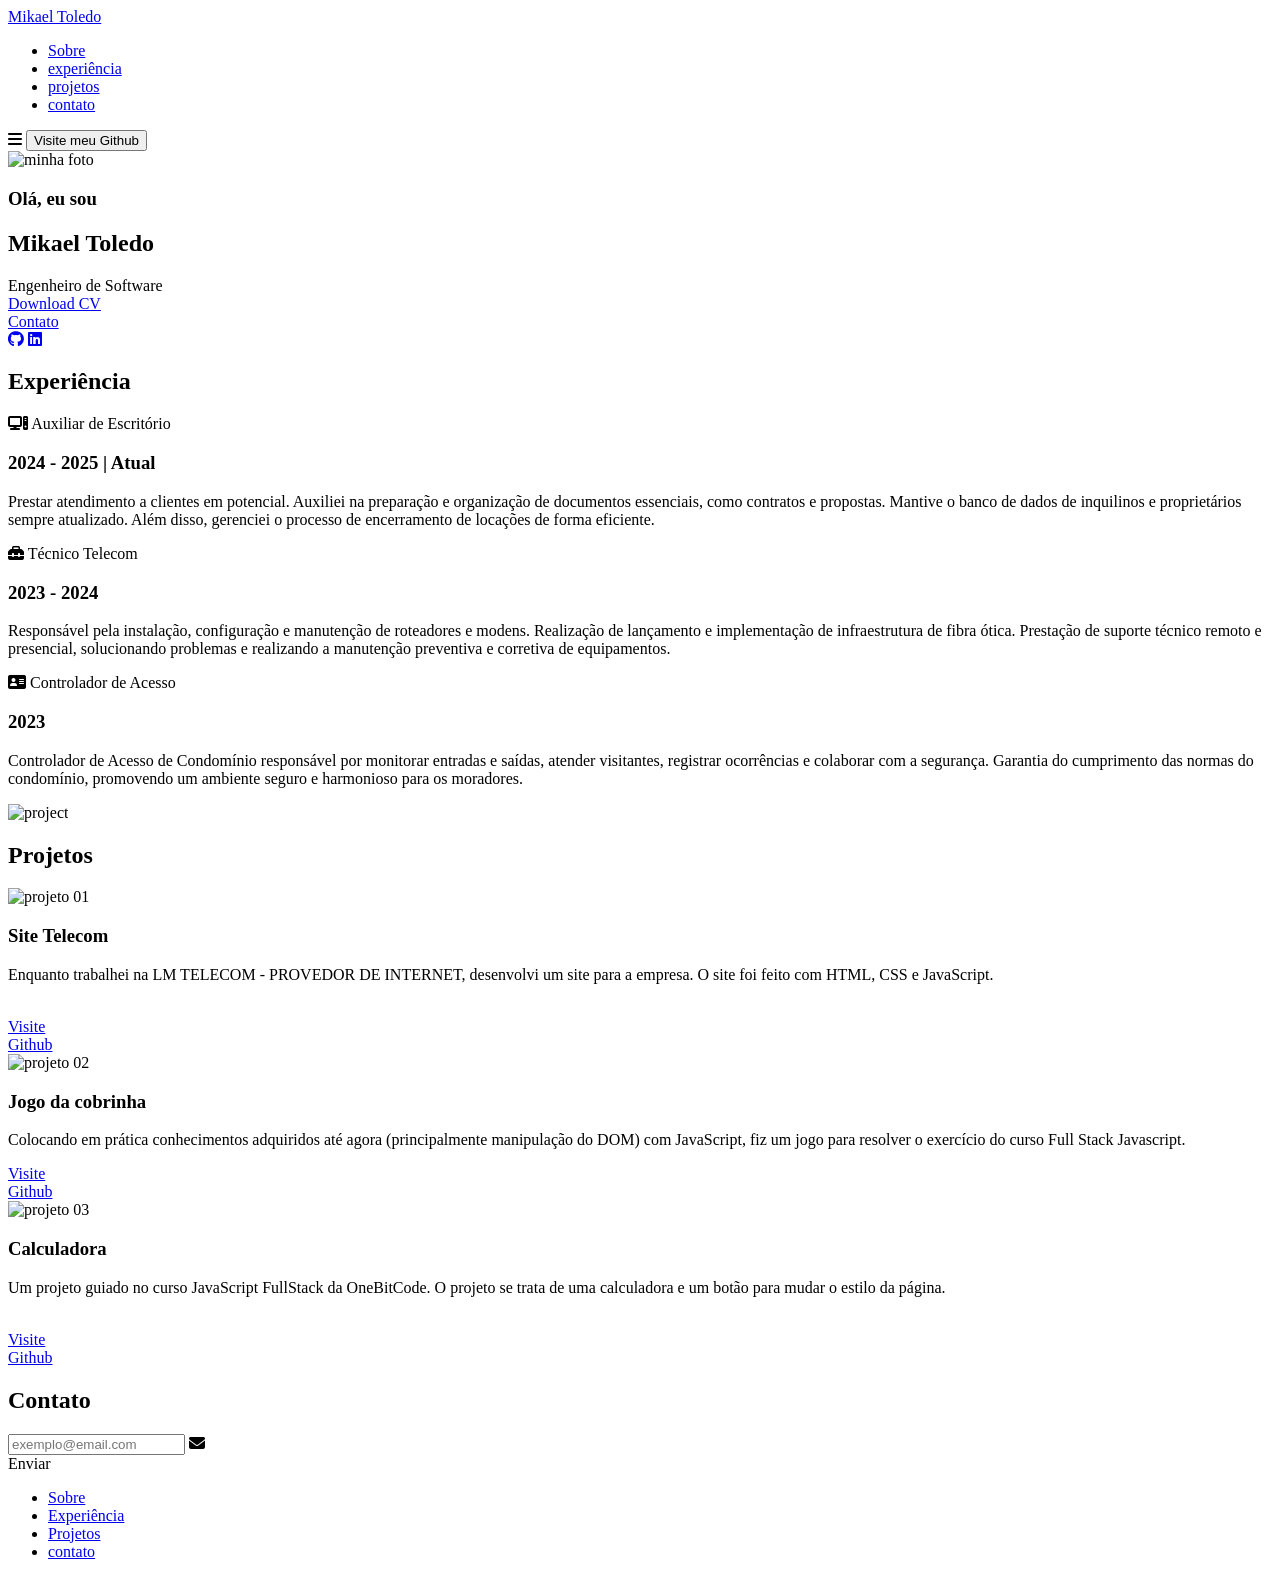
==== index.html @ e097e92f "Commit HTML do projeto." ====
<!DOCTYPE html>
<html lang="pt-br">
<head>
    <meta charset="UTF-8">
    <meta name="viewport" content="width=device-width, initial-scale=1.0">
    <title>WebSite Portifólio</title>
    <link rel="stylesheet" href="style.css">
    <link rel="stylesheet" href="https://cdnjs.cloudflare.com/ajax/libs/font-awesome/6.6.0/css/all.min.css">
</head>
<body>
    
    <header class="header">
        <a href="#" class="logo"><span>Mikael Toledo</span></a>

        <ul class="nav-links">
            <li>
                <a href="#about">Sobre</a>
            </li>

            <li>
                <a href="#experience">experiência</a>
            </li>

            <li>
                <a href="#projects">projetos</a>
            </li>

            <li>
                <a href="#contact">contato</a>
            </li>
        </ul>

            <i class="fa-solid fa-bars" id="menu-icon"></i>

            <a href="https://github.com/MikaelToledo31" target="_blank"><button class="visit-btn">Visite meu Github</button></a>
    </header>

<section id="about" class="about">
    <div class="about-container">
        <img src="eu.jpg" alt="minha foto">

        <div class="info-box">

            <div class="text">
            <h3>Olá, eu sou</h3>
            <h1>Mikael Toledo</h1>
            <span>Engenheiro de Software</span>
            </div>

            <div class="btn-group">
                <a href="caminho/do/arquivo.pdf" download="curriculo.pdf"><div class="btn">Download CV</div></a>
                <a href="https://wa.link/xli68z" target="_blank"><div class="btn">Contato</div></a>
            </div>

            <div class="socials">
                <a href="https://github.com/MikaelToledo31" target="_blank"><i class="fa-brands fa-github"></i></a>
                <a href="https://www.linkedin.com/in/mikael-toledo/" target="_blank"><i class="fa-brands fa-linkedin"></i></a>
            </div>

        </div>
    </div>
</section>

<section id="experience" class="experience">

    <h2 class="section-title">Experiência</h2>

    <div class="experience-info">

        <div class="grid">
            <div class="grid-card">

                <i class="fa-solid fa-computer"></i>
                <span>Auxiliar de Escritório</span>
                <h3>2024 - 2025 | Atual</h3>
                <p>Prestar atendimento a clientes em potencial. Auxiliei na preparação e organização de
                    documentos essenciais, como contratos e propostas. Mantive o banco de dados de
                    inquilinos e proprietários sempre atualizado. Além disso, gerenciei o processo de
                    encerramento de locações de forma eficiente.</p>
            </div>

            <div class="grid-card">

                <i class="fa-solid fa-toolbox"></i>
                <span>Técnico Telecom</span>
                <h3>2023 - 2024</h3>
                <p>Responsável pela instalação, configuração e manutenção de roteadores e modens.
                    Realização de lançamento e implementação de infraestrutura de fibra ótica. Prestação de
                    suporte técnico remoto e presencial, solucionando problemas e realizando a manutenção
                    preventiva e corretiva de equipamentos.</p>
            </div>

            <div class="grid-card">

                <i class="fa-solid fa-address-card"></i>
                <span>Controlador de Acesso</span>
                <h3>2023</h3>
                <p>Controlador de Acesso de Condomínio responsável por monitorar entradas e saídas, 
                    atender visitantes, registrar ocorrências e colaborar com a segurança. 
                    Garantia do cumprimento das normas do condomínio, 
                    promovendo um ambiente seguro e harmonioso para os moradores.</p>
            </div>
        </div>
        
        <img src="eu.jpg" alt="project">
    </div>
</section>

<section id="projects" class="projects">

    <h2 class="section-title">Projetos</h2>

    <div class="project-grid">
        
        <div class="project-card">
            <img src="proj01.png" alt="projeto 01">
            <h3>Site Telecom</h3>
            <p>Enquanto trabalhei na LM TELECOM - PROVEDOR DE INTERNET, desenvolvi um site para a empresa.
                O site foi feito com HTML, CSS e JavaScript.<br><br></p>
            <div class="btn-group">
                <a href="./PROJETOS/siteLmTelecom/index.html" target="_blank"><div class="btn">Visite</div></a>
                <a href="https://github.com/MikaelToledo31/LMTELECOM" target="_blank"><div class="btn">Github</div></a>
            </div> 
        </div>
    
        <div class="project-card">
            <img src="proj02.png" alt="projeto 02">
            <h3>Jogo da cobrinha</h3>
            <p>Colocando em prática conhecimentos adquiridos até agora (principalmente manipulação do DOM)
                com JavaScript, fiz um jogo para resolver o exercício do curso Full Stack Javascript.</p>
            <div class="btn-group">
                <a href="./PROJETOS/cobrinha/index.html" target="_blank"><div class="btn">Visite</div></a>
                <a href="https://github.com/MikaelToledo31/Jogo-da-cobrinha" target="_blank"><div class="btn">Github</div></a>
            </div> 
        </div>

        <div class="project-card">
            <img src="proj03.png" alt="projeto 03">
            <h3>Calculadora</h3>
            <p>Um projeto guiado no curso JavaScript FullStack da OneBitCode. 
                O projeto se trata de uma calculadora e um botão para mudar o estilo da página.<br><br></p>
            <div class="btn-group">
                <a href="./PROJETOS/CALC/index.html" target="_blank"><div class="btn">Visite</div></a>
                <a href="https://github.com/MikaelToledo31/Calc.js" target="_blank"><div class="btn">Github</div></a>
            </div> 
        </div>
    </div>

</section>

<section id="contact" class="contact">
    <div class="input-box">
        <h2 class="section-title">Contato</h2>

        <div class="input">
            <input type="text" placeholder="exemplo@email.com">
            <i class="fa-solid fa-envelope"></i>
        </div>
        <div class="btn">Enviar</div>
    </div>
</section>

<footer>
    <ul>
        <li>
            <a href="#about">Sobre</a>
        </li>

        <li>
            <a href="#experience">Experiência</a>
        </li>

        <li>
            <a href="#projects">Projetos</a>
        </li>

        <li>
            <a href="#contact">contato</a>
        </li>
    </ul>
</footer>

    <script src="script.js"></script>
</body>
</html>
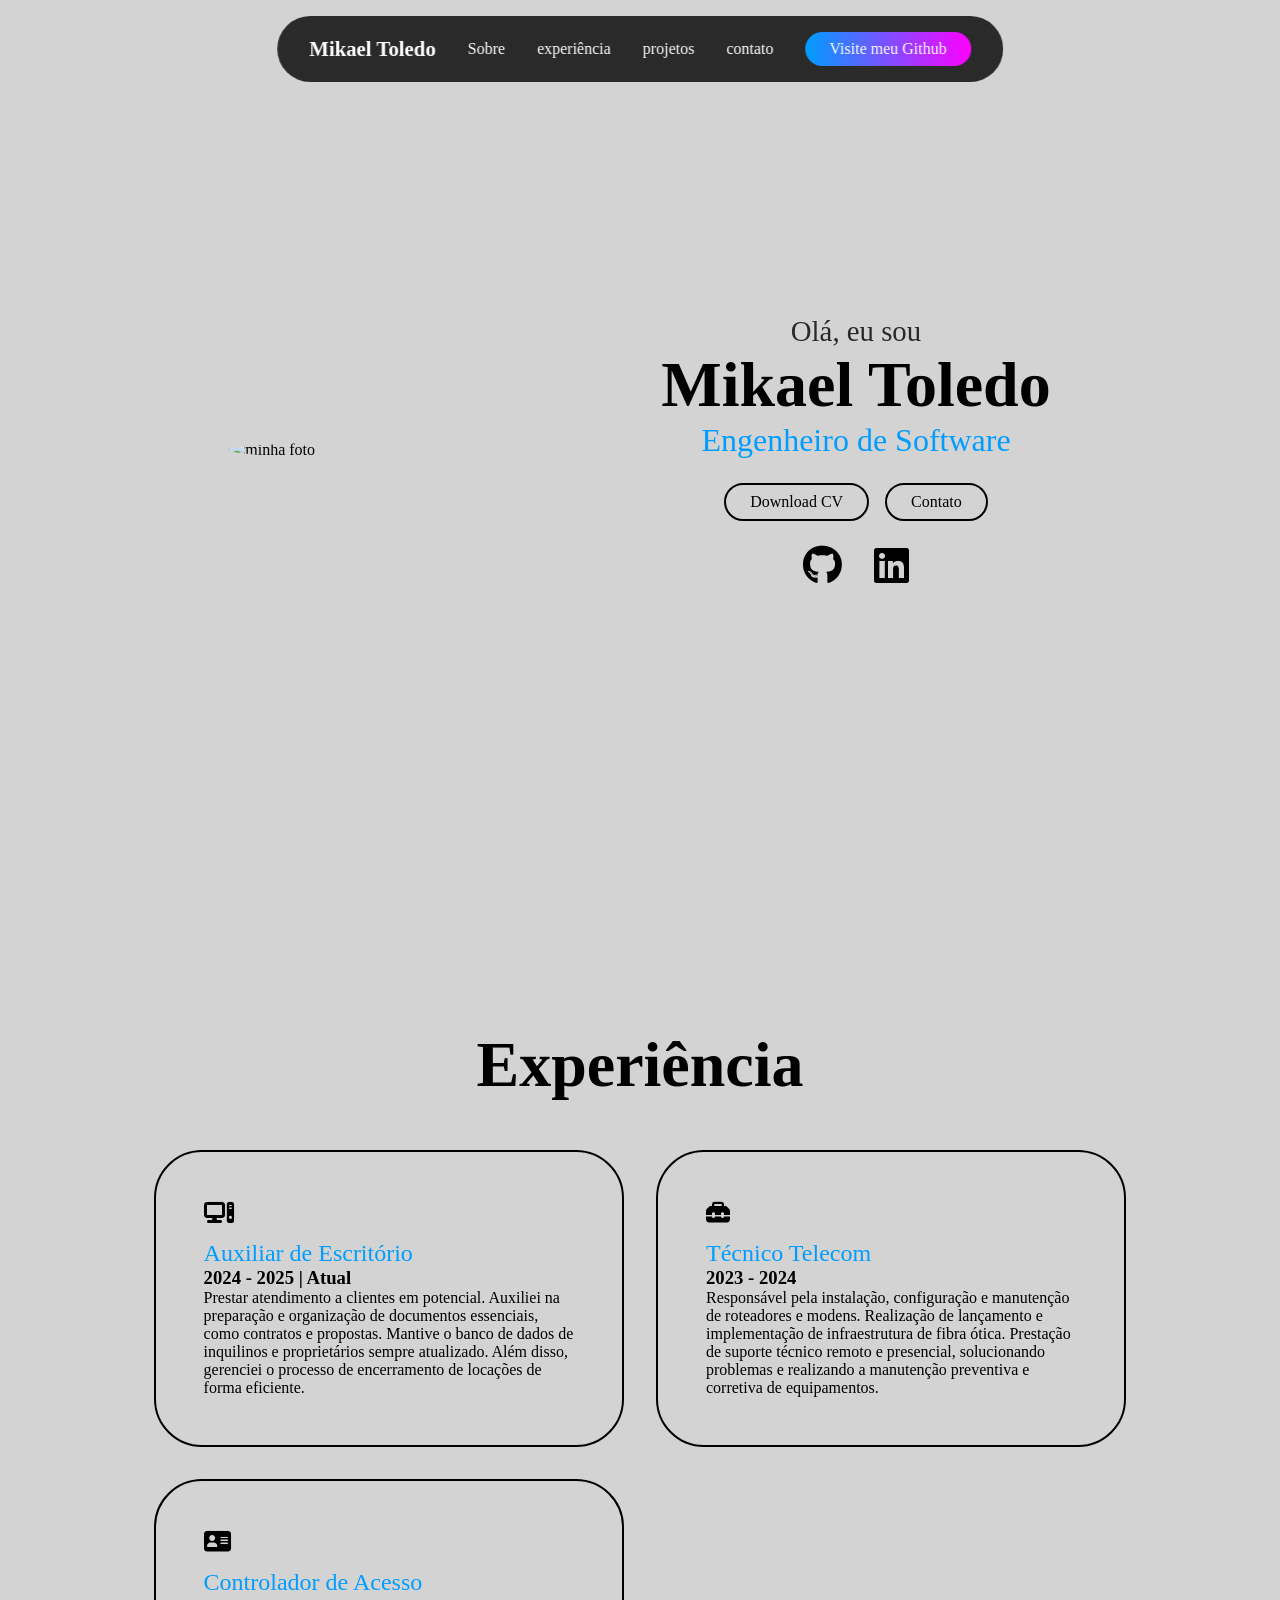
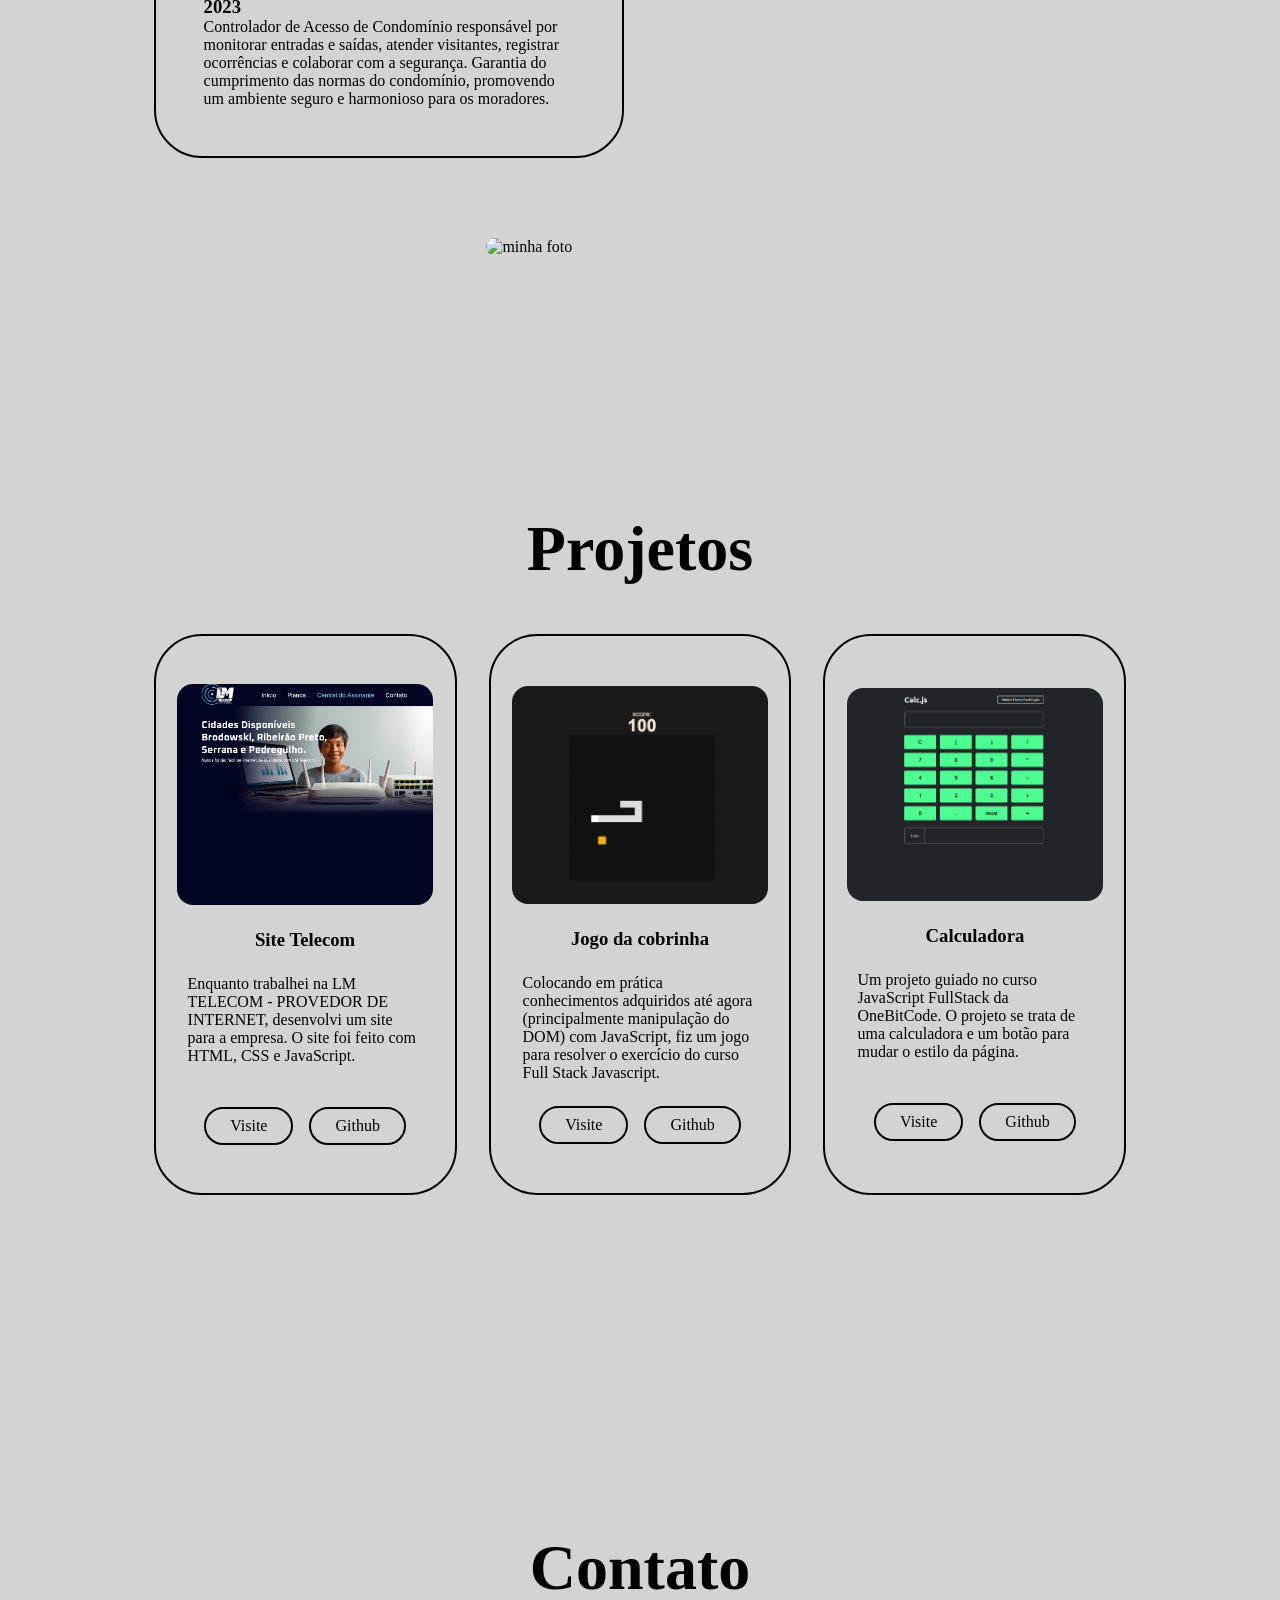
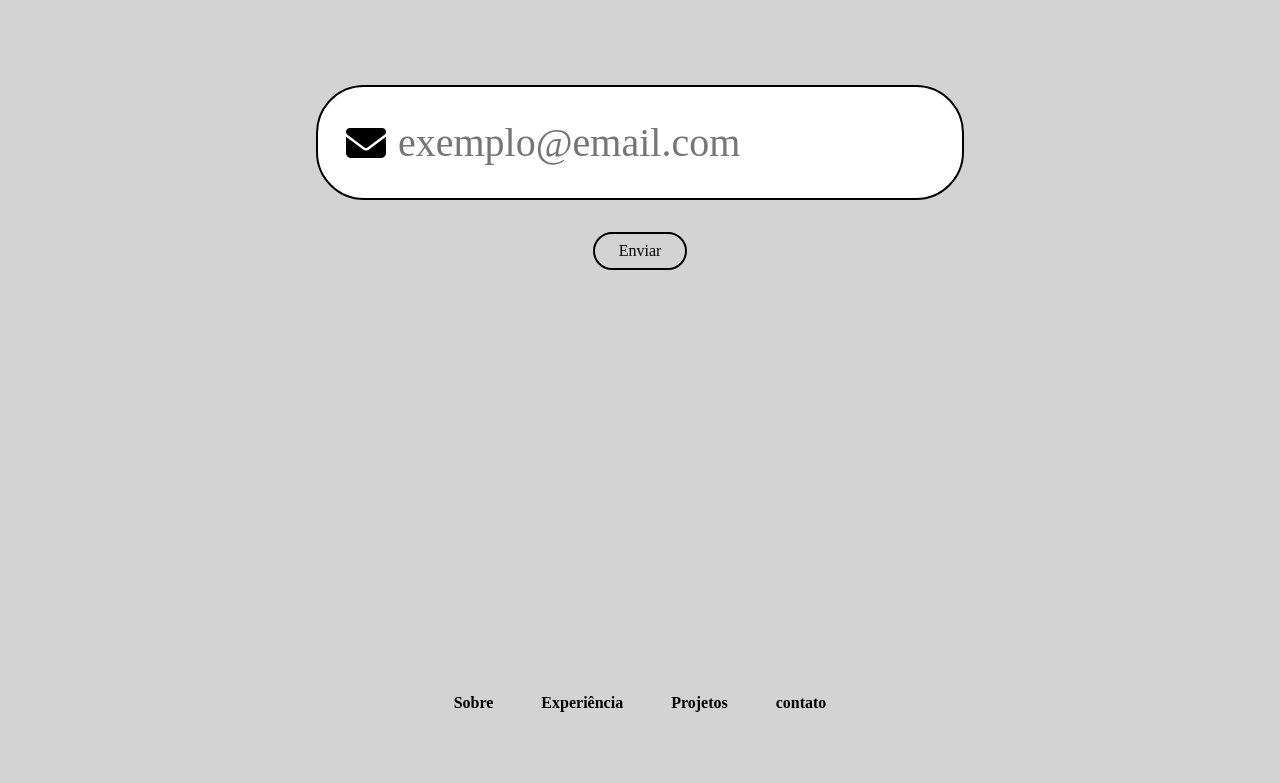
==== commit 40e403c6: "Update index.html" ====
--- a/index.html
+++ b/index.html
@@ -48,7 +48,7 @@
             </div>
 
             <div class="btn-group">
-                <a href="caminho/do/arquivo.pdf" download="curriculo.pdf"><div class="btn">Download CV</div></a>
+                <a href="/pdf/cvPessoal.pdf" download="curriculo.pdf"><div class="btn">Download CV</div></a>
                 <a href="https://wa.link/xli68z" target="_blank"><div class="btn">Contato</div></a>
             </div>
 
@@ -102,7 +102,7 @@
             </div>
         </div>
         
-        <img src="eu.jpg" alt="project">
+        <img src="eu.jpg" alt="minha foto">
     </div>
 </section>
 
--- a/style.css
+++ b/style.css
@@ -0,0 +1,416 @@
+*{
+    margin: 0;
+    padding: 0;
+    box-sizing: border-box;
+    font-family: 'Poppins';
+    text-decoration: none;
+    scroll-behavior: smooth;
+    list-style: none;
+}
+body{
+    background-color: #D3D3D3;
+}
+header{
+    position: fixed;
+    top: 1rem;
+    left: 50%;
+    transform: translateX(-50%);
+    display: flex;
+    align-items: center;
+    justify-content: center;
+    gap: 5rem;
+    background: rgba(0, 0, 0, 0.8);
+    backdrop-filter: blur(8px);
+    color: white;
+    padding: 0.5rem 1.5rem;
+    border-radius: 3rem;
+    z-index: 1000;
+}
+.logo{
+    color: white;
+    font-size: 1.3rem;
+    font-weight: 600;
+    text-wrap: nowrap;
+    transition: 0.3s ease-in-out;
+}
+.logo:hover{
+    transform: scale(1.1);
+}
+.nav-links{
+    display: flex;
+    gap: 2rem;
+}
+li a{
+    position: relative;
+    color: white;
+    font-weight: 300;
+}
+li a::before{
+    position: absolute;
+    content: '';
+    width: 0;
+    left: 0;
+    height: 5px;
+    top: 25px;
+    border-radius: 1rem;
+    transition: 0.3s ease-in-out;
+    background: linear-gradient(to right, rgb(0, 157, 255), rgb(255, 0, 255));
+}
+li a:hover::before{
+    width: 100%;
+}
+.visit-btn{
+    padding: 0.5rem 1.5rem; 
+    border-radius: 3rem;
+    border: none;
+    font-weight: 500;
+    font-size: 1rem;
+    color: white;
+    cursor: pointer;
+    text-wrap: nowrap;
+    transition: 0.3s ease-in-out;
+    background: linear-gradient(to right, rgb(0, 157, 255), rgb(255, 0, 255));
+}
+.visit-btn:hover{
+    background: linear-gradient(to right, rgb(0, 157, 255), rgb(0, 157, 255));
+    transform: scale(1.03);
+}
+#menu-icon{
+    font-size: 2rem;
+    display: none;
+}
+
+section{
+    min-height: 100vh;
+    padding: 8rem 12%;
+    width: 100%;
+    position: relative;
+}
+.about{
+    display: flex;
+    align-items: center;
+    justify-content: center;
+}
+.about .about-container{
+    display: flex;
+    align-items: center;
+    justify-content: center;
+    gap: 10rem;
+}
+.about img{
+    width: 30vw;
+    border-radius: 50%;
+}
+.info-box{
+    display: flex;
+    flex-direction: column;
+    text-align: center;
+    justify-content: center;
+    gap: 1.5rem;
+}
+.info-box h3{
+    font-size: 1.8rem;
+    font-weight: 500;
+    opacity: 0.8;
+}
+.info-box h1{
+    font-size: 4rem;
+    font-weight: 600;
+}
+.info-box span{
+    font-size: 2rem;
+    background: linear-gradient(to right, rgb(0, 157, 255), rgb(0, 157, 255));
+    background-clip: text;
+    color: transparent;
+    font-size: 2rem;
+}
+.btn-group{
+    display: flex;
+    gap: 1rem;
+    align-items: center;
+    justify-content: center
+}
+.btn{
+    color: black;
+    border-radius: 3rem;
+    padding: 0.5rem 1.5rem;
+    border: 2px solid black;
+    cursor: pointer;
+    font-weight: 500;
+    text-wrap: nowrap;
+    transition: 0.2s ease-in-out;
+}
+.btn:hover{
+    background-color: black;
+    color:white
+}
+.socials{
+    display: flex;
+    gap: 2rem;
+    align-items: center;
+    justify-content: center
+}
+.socials i{
+    color: black;
+    font-size: 2.5rem;
+    cursor: pointer;
+    transition: 0.2s ease-in-out;
+}
+.socials i:hover{
+    transform: scale(1.2);
+}
+
+.section-title{
+    text-align: center;
+    font-size: 4rem;
+    font-weight: 600;
+    margin-bottom: 3rem;
+}
+.experience-info{
+    display: flex;
+    align-items: center;
+    justify-content: center;
+    gap: 5rem;
+}
+
+.experience img{
+    width: 24vw;
+    border-radius: 3rem;
+}
+.grid{
+    display: grid;
+    grid-template-columns: repeat(2,1fr) ;
+    gap: 2rem;
+}
+.grid-card{
+    border: 2px solid black;
+    border-radius: 3rem;
+    padding: 3rem;
+    display: flex;
+    flex-direction: column;
+    align-items: baseline;
+    justify-content: left;
+    cursor: pointer;
+    transition: 0.2s ease-in-out;
+}
+.grid-card:hover{
+    transform: scale(1.02);
+    background-color: black;
+    color: white;
+}
+.grid-card i{
+    font-size: 1.5rem;
+    margin-bottom: 1rem;
+}
+.grid-card span{
+    font-size: 1.5rem;
+    font-weight: 500;
+    background: linear-gradient(to right, rgb(0, 157, 255), rgb(0, 157, 255));
+    background-clip: text;
+    color: transparent;
+}
+::-webkit-scrollbar{
+    width: 20px;
+}
+::-webkit-scrollbar-track{
+    background-color: rgb(219, 219, 219);
+}
+::-webkit-scrollbar-thumb{
+    background: rgba(0, 0, 0, 0.8);
+}
+
+.project-grid{
+    display: grid;
+    grid-template-columns: repeat(auto-fit,minmax(300px,1fr));
+    gap: 2rem;
+}
+.project-card{
+    padding: 3rem 2rem;
+    display: flex;
+    flex-direction: column;
+    align-items: center;
+    justify-content: center;
+    gap: 1.5rem;
+    border: 2px solid black;
+    border-radius: 3rem;
+    cursor: pointer;
+    transition: 0.3s ease-in-out;
+}
+.project-card:hover{
+    transform: translateY(-10px)scale(1.02);
+    background-color: black;
+    color: white;
+}
+.project-card img{
+    width: 20vw;
+    border-radius: 1rem;
+}
+.project-card:hover .btn{
+    border: 2px solid white;
+    color: white;
+}
+.project-card:hover .btn:hover{
+    border: 2px solid white;
+    background-color: white;
+    color: black;
+}
+.project-card:hover h3{
+    font-size: 2rem;
+    font-weight: 500;
+}
+
+.input-box{
+    display: flex;
+    flex-direction: column;
+    align-items: center;
+    justify-content: center;
+    text-align: center;
+    gap: 2rem;
+    margin-top: 5rem;
+}
+.input-box input{
+    border-radius: 3rem;
+    border: 2px solid black;
+    padding: 2rem 8rem;
+    font-size: 3rem;
+}
+.input-box input::placeholder{
+    font-size: 3rem;
+}
+.input{
+    position: relative;
+}
+.input i{
+    position: absolute;
+    font-size: 4rem;
+    top: 50%;
+    left: 10px;
+    transform: translate(50%,-50%);
+}
+
+footer{
+    bottom: 0;
+    left: 0;
+    height: 10rem;
+    width: 100%;
+    display: flex;
+    flex-direction: column;
+    gap: 1rem;
+    align-items: center;
+    justify-content: center;
+}
+footer ul{
+    display: flex;
+    align-items: center;
+    gap: 3rem;
+}
+footer ul li a{
+    color: black;
+    font-weight: 600;
+}
+.copyright{
+    font-size: 300;
+    margin-top: 2rem;
+}
+
+@media(max-width: 1280px){
+    header{
+        padding: 1rem 2rem;
+        gap: 2rem;
+    }
+    .about .about-container{
+        gap:3rem;
+    }
+    .experience-info{
+        flex-direction: column;
+    }
+    .input-box input{
+        padding: 2rem 5rem;
+        font-size: 2.5rem;
+    }
+    .input input::placeholder{
+        font-size: 2.5rem;
+    }
+    .input-box i{
+        font-size: 2.5rem;
+    }
+}
+
+@media(max-width: 768px){
+    header{
+        gap: 1rem;
+        padding: 1rem 1rem;
+    }
+    header .logo{
+        font-size: 1rem;
+    }
+    header .visit-btn{
+        display: none;
+    }
+    .about-container{
+        flex-direction: column;
+    }
+    .input-box input{
+        padding: 1rem 2rem;
+    }
+    .input-box input::placeholder{
+        font-size: 1.5rem;
+    }
+    .input-box i{
+        display: none;
+    }
+    .grid{
+        grid-template-columns: repeat(1,1fr)
+    }
+    .experience-info{
+        width: 70vw;
+    }
+}
+
+@media(max-width: 600px){
+    header #menu-icon{
+        display: block;
+    }
+    .nav-links{
+        position: absolute;
+        top: 100%;
+        margin-top: 1rem;
+        width: 100%;
+        padding: 1rem;
+        color: white;
+        display: flex;
+        flex-direction: column;
+        text-align: center;
+        background: rgba(0, 0, 0, 0.9);
+        border-radius: 3rem;
+        display: none;
+    }
+    .nav-links li{
+        margin-top: 1.5rem;
+        padding: 1rem;
+    }
+    .nav-links.active{
+        display: block;
+    }
+    header{
+        padding: 1rem 5rem;
+        gap: 8rem;
+    }
+    header.logo{
+        font-size: 1.5rem;
+    }
+    .about-container img{
+        width: 80vw;
+    }
+    .input-box input{
+        padding: 0.5rem 3rem;
+        width: 80%;
+        font-size: 1.5rem;
+    }
+    .input-box input::placeholder{
+        font-size: 1.5rem;
+    }
+    footer ul{
+        gap: 1rem;
+    }
+}
